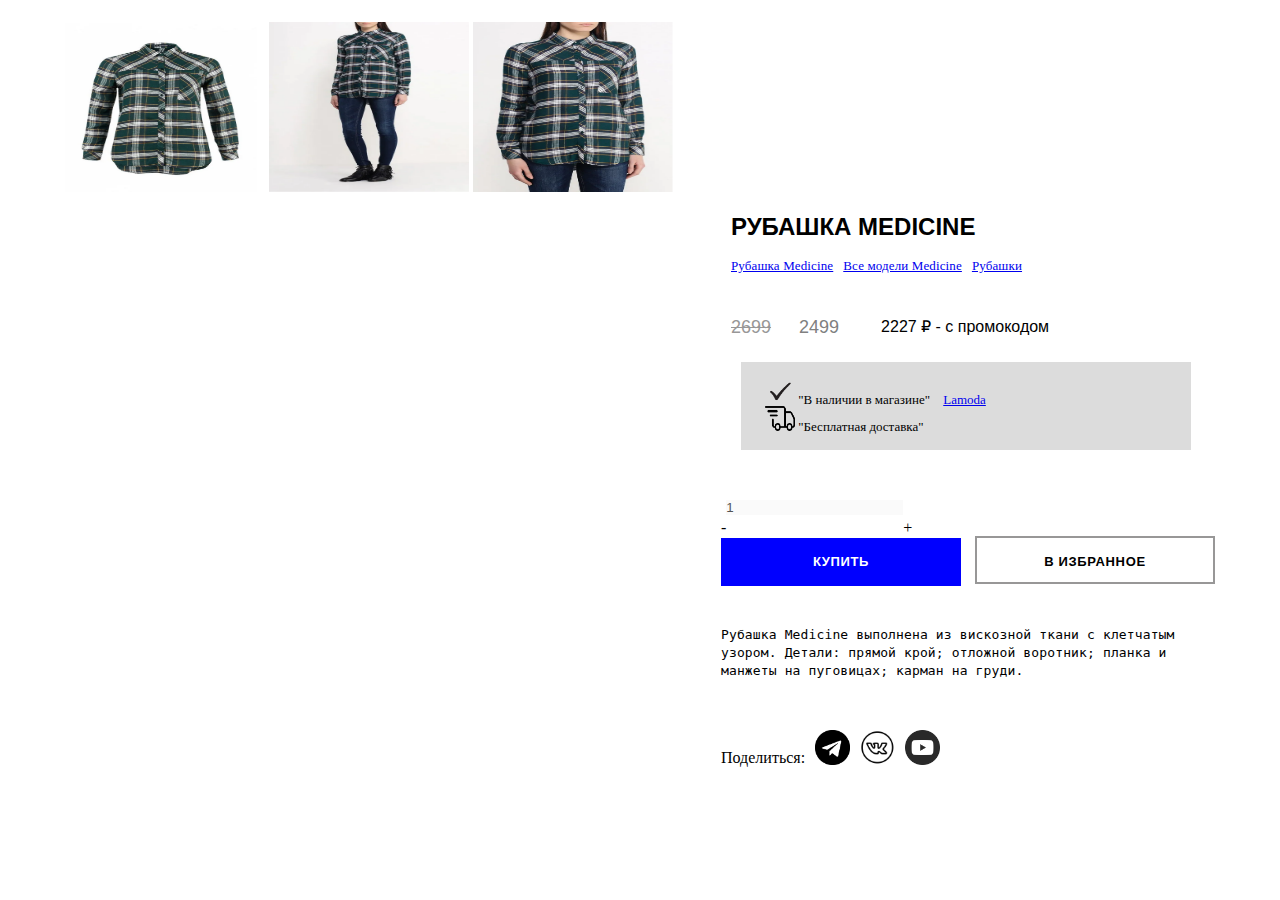
==== i20_2.1/index.html @ 476cbbfe "2 Блок" ====
<!DOCTYPE html>
<html lang="en">
  <head>
    <meta charset="utf-8">
    <link rel="stylesheet" href="css/main.css">
    </head>
    <body>
        <div class="layout">
            <div class="product">
                <div class="product__preview">
                    <div class="product__gallery">
                        <img  src="./images/icons/shirt_1.png" width="200px" height="170px">
                        <img  src="./images/icons/shirt_2.png" width="200px" height="170px">
                        <img  src="./images/icons/shirt_3.png" width="200px" height="170px">
                    </div>
                </div>
            </div>
                <div class="product__description">
                    <h2 class="product__title">Рубашка medicine</h2>
                <div class="product__categories">
                    <a href="https://www.lamoda.ru/catalogsearch/result/?q=%D1%80%D1%83%D0%B1%D0%B0%D1%88%D0%BA%D0%B8%20medicine&submit=y&gender_section=women">Рубашка Medicine</a>
                    <a href="https://www.lamoda.ru/catalogsearch/result/?q=medicine&submit=y&gender_section=women">Все модели Medicine</a>
                    <a href="https://www.lamoda.ru/catalogsearch/result/?q=%D1%80%D1%83%D0%B1%D0%B0%D1%88%D0%BA%D0%B8%20&submit=y&gender_section=women">Рубашки</a>
                </div>

                <div class="product__price">
                    <div class="product__price-old">2699</div>
                    <div class="product__price-discount">2499</div>
                    <div class="product__price-actual" >2227 ₽ - с промокодом</div>
                </div>

                <div class="product__info">
                    <div class="product__info.item">
                        <img src="./images/icons/layer.png" alt="#" width="30px" height="25px">
                        "В наличии в магазине"
                        <a href="https://www.lamoda.ru/">Lamoda</a>
                    </div>
                    <div class="product__info.item">
                        <img src="./images/icons/delivery.png" alt="#" width="30px" height="25px">
                        "Бесплатная доставка"
                    </div>
                </div>

                <div class="product__actions">
                    <span class="change minus min">
                        <span>-</span>
                    </span>
                    <input type="text" name="productСount" value="1" disabled="">
                    <span class="change plus">
                        <span>+</span>
                    </span></div>
                   
                    <script src="./js/script.js"></script>
                    <button class="custom-btn custom-btn--blue">купить</button>
                    <button class="custom-btn">в избранное</button>
    
                <div class="product__text">
                <p><pre>Рубашка Medicine выполнена из вискозной ткани с клетчатым
узором. Детали: прямой крой; отложной воротник; планка и
манжеты на пуговицах; карман на груди.</pre>
                </p>
            </div>
                <div class="product__share">
                    <span class="product__share-title">Поделиться:</span>
                        <div class="product__share-list">
                        <a href="https://t.me/lamoda_na_svyazi"><img src="./images/icons/telegram.png" alt="telegram" width="35px" height="35px"></a>
                        </div>
                        <div class="product__share-list">    
                        <a href="https://vk.com/lamodaru"><img src="./images/icons/vk.png"  alt="vk" width="35px" height="35px"></a>
                        </div>
                        <div class="product__share-list"></div>
                        <a href="https://www.youtube.com/channel/UCTWIqhYGbEhPvIfpdqeOLSw"><img src="./images/icons/youtube.png" alt="youtube" width="35px" height="35px"></a>
                    </div>
                    <span class="product__share-count"></span>
                </div>
            </div>
        </div>
    </body>
</html>
---- i20_2.1/css/main.css ----
*{
    padding: 0;
    margin: 0;
    border: 0;
    box-sizing: border-box;
}

div{
    display: block;
}

body{
    font: 1.65rem/1.2 Circle, sans-serif;
    font-family: Circle;
    font-weight: 300;
    height: 100%;
    width: 100%;
    font-size: 16px;
    line-height: 1;
}

.layout{ 
    max-width: 1150px;
    padding: 22px 0 70px 0;
    margin: 0 auto;
}

.product{
    display: -ms-flexbox;
    display: flex;
    -ms-flex-pack: justify;
    justify-content: space-between;
}

.product__preview{
    display: -ms-flexbox;
    display: flex;
    float: left;
}

.module-gallery{
    display: -ms-flexbox;
        display: flex;
        -ms-flex-align: center;
        align-items: center;
    }
    
.product__description{
    float: right;
}

.product__title{
    color: black;
    font-family: "Arial";
    font-size: 24px;
    font-weight: 700;
    line-height: 24px;
    text-transform: uppercase;
    margin-left: 10px;
}

h2{
    display: block;
    font-size: 1.5em;
    margin-block-start: 0.83em;
    margin-block-end: 0.83em;
    margin-inline-start: 0;
    margin-inline-end: 0;
    font-weight: bold;
}

.product__categories{
    margin-top: 20px;
    display: -ms-flexbox;
    display: flex;
    -ms-flex-wrap: wrap;
    flex-wrap: wrap;
    color: blue;
    font-size: 13px;
    font-weight: 300;
    letter-spacing: 0.13px;
}

a{
    margin-left: 10px;
}

.product__price{
    margin-top: 40px;
    display: -ms-flexbox;
    display: flex;
    -ms-flex-wrap: wrap;
    flex-wrap: wrap;
    -ms-flex-align: center;
    align-items: center;
}

.product__price-old{
    font-family: "Arial";
    color: #989797;
    font-size: 18px;
    font-weight: 400;
    line-height: 30px;
    text-decoration: line-through;
    margin: 0 18px 0 10px;
}

.product__price-discount{
    font-family: "Arial";
    color: gray;
    font-size: 18px;
    font-weight: 400;
    margin: 0 32px 0 10px;
}

.product__price-actual{
    font-family: "Arial";
    margin: 0 60px 0 10px;
    position: relative;
}

.product__info{
    max-width: 450px;
    font-size: 13px;
    padding: 15px 22px;
    margin: 20px;
    background: #fff;
    border: 2px solid #DCDCDC;
    background-color: #DCDCDC;
}

.product__info-item{
    display: -ms-flexbox;
    display: flex;
    -ms-flex-align: center;
    align-items: center;
}

.product__info-item + .product__info-item{
    margin-top: 13px;
}

.product__actions{
    max-width: 500px;
    margin-top: 50px;
    display: -ms-flexbox;
    display: flex;
    -ms-flex-wrap: wrap;
    flex-wrap: wrap;
    -ms-flex-align: start;
    align-items: flex-start;
}

.custom-btn + .custom-btn {
    margin-left: 10px;
}

.custom-btn{
    display: inline-block;
    color: #000;
    background-color: #fff;
    border: 2px solid #989797;
    padding: 0 15px;
    height: 48px;
    line-height: 48px;
    font-size: 13px;
    font-weight: 700;
    text-transform: uppercase;
    letter-spacing: 0.65px;
    min-width: 240px;
}

.custom-btn--blue{
    color: #fff;
    background-color: blue;
    border: blueviolet;
}

.button{
    cursor: pointer;
}

button, [type='button'],[type='reset'],[type='submit']{
    -webkit-appearance: buttom;
}

button, select{
    text-transform: none;
}

.product__text{
    min-width: 445px;
    margin-top: 40px;
    color: black;
    font-size: 13px;
    font-weight: 300;
    line-height: 18px;
    letter-spacing: 0.13px;
}

p{
    display: block;
    margin-block-start: 1em;
    margin-block-end: 1em;
    margin-inline-start: 0px;
    margin-inline-end: 0px;
}

span{
    margin-top: 20px;
}

.product__share{
    margin-top: 50px;
    display: flex;
}

html{
    font-size: 62.5%;
}

.count {
    display: flex;
}

.count .change {
    display: flex;
    justify-content: center;
    align-items: center;
    width: 25px;
    height: 25px;
    font-weight: 600;
    color: #989797;
    background-color: #fff;
    border-radius: 3px;
    cursor: pointer;
}

.count input {
    max-width: 55px;
    text-align: center;
    font-weight: 700;
    background-color: #fff;
    border: none;
    border-radius: 3px;
    margin: 0 5px;
}

.count .minus.min {
    background-color: #989797;
}
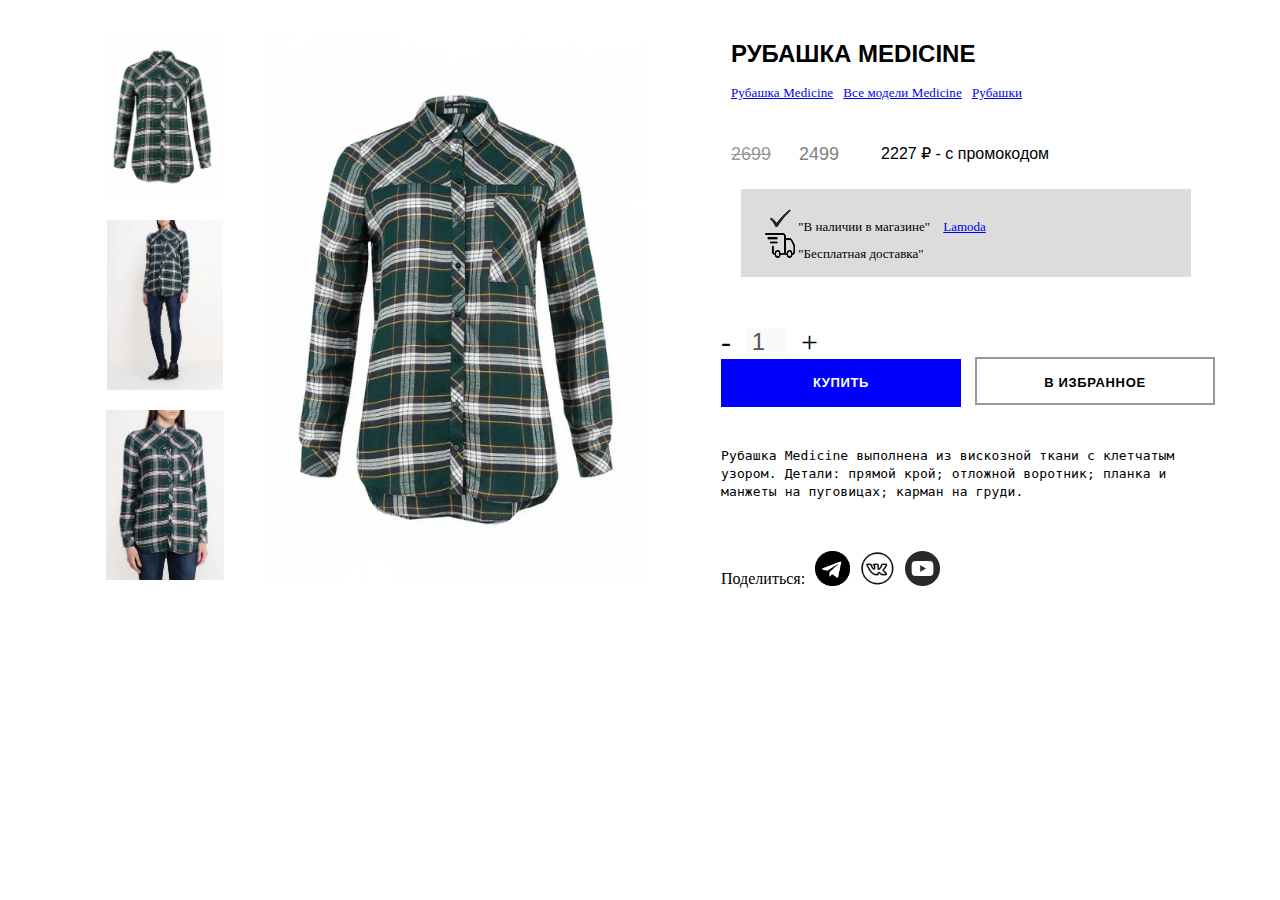
==== commit 8324f09f: "fixed" ====
--- a/i20_2.1/index.html
+++ b/i20_2.1/index.html
@@ -1,80 +1,80 @@
-<!DOCTYPE html>
-<html lang="en">
-  <head>
-    <meta charset="utf-8">
-    <link rel="stylesheet" href="css/main.css">
-    </head>
-    <body>
-        <div class="layout">
-            <div class="product">
-                <div class="product__preview">
-                    <div class="product__gallery">
-                        <img  src="./images/icons/shirt_1.png" width="200px" height="170px">
-                        <img  src="./images/icons/shirt_2.png" width="200px" height="170px">
-                        <img  src="./images/icons/shirt_3.png" width="200px" height="170px">
-                    </div>
-                </div>
-            </div>
-                <div class="product__description">
-                    <h2 class="product__title">Рубашка medicine</h2>
-                <div class="product__categories">
-                    <a href="https://www.lamoda.ru/catalogsearch/result/?q=%D1%80%D1%83%D0%B1%D0%B0%D1%88%D0%BA%D0%B8%20medicine&submit=y&gender_section=women">Рубашка Medicine</a>
-                    <a href="https://www.lamoda.ru/catalogsearch/result/?q=medicine&submit=y&gender_section=women">Все модели Medicine</a>
-                    <a href="https://www.lamoda.ru/catalogsearch/result/?q=%D1%80%D1%83%D0%B1%D0%B0%D1%88%D0%BA%D0%B8%20&submit=y&gender_section=women">Рубашки</a>
-                </div>
-
-                <div class="product__price">
-                    <div class="product__price-old">2699</div>
-                    <div class="product__price-discount">2499</div>
-                    <div class="product__price-actual" >2227 ₽ - с промокодом</div>
-                </div>
-
-                <div class="product__info">
-                    <div class="product__info.item">
-                        <img src="./images/icons/layer.png" alt="#" width="30px" height="25px">
-                        "В наличии в магазине"
-                        <a href="https://www.lamoda.ru/">Lamoda</a>
-                    </div>
-                    <div class="product__info.item">
-                        <img src="./images/icons/delivery.png" alt="#" width="30px" height="25px">
-                        "Бесплатная доставка"
-                    </div>
-                </div>
-
-                <div class="product__actions">
-                    <span class="change minus min">
-                        <span>-</span>
-                    </span>
-                    <input type="text" name="productСount" value="1" disabled="">
-                    <span class="change plus">
-                        <span>+</span>
-                    </span></div>
-                   
-                    <script src="./js/script.js"></script>
-                    <button class="custom-btn custom-btn--blue">купить</button>
-                    <button class="custom-btn">в избранное</button>
-    
-                <div class="product__text">
-                <p><pre>Рубашка Medicine выполнена из вискозной ткани с клетчатым
-узором. Детали: прямой крой; отложной воротник; планка и
-манжеты на пуговицах; карман на груди.</pre>
-                </p>
-            </div>
-                <div class="product__share">
-                    <span class="product__share-title">Поделиться:</span>
-                        <div class="product__share-list">
-                        <a href="https://t.me/lamoda_na_svyazi"><img src="./images/icons/telegram.png" alt="telegram" width="35px" height="35px"></a>
-                        </div>
-                        <div class="product__share-list">    
-                        <a href="https://vk.com/lamodaru"><img src="./images/icons/vk.png"  alt="vk" width="35px" height="35px"></a>
-                        </div>
-                        <div class="product__share-list"></div>
-                        <a href="https://www.youtube.com/channel/UCTWIqhYGbEhPvIfpdqeOLSw"><img src="./images/icons/youtube.png" alt="youtube" width="35px" height="35px"></a>
-                    </div>
-                    <span class="product__share-count"></span>
-                </div>
-            </div>
-        </div>
-    </body>
-</html>
-
+<!DOCTYPE html>
+<html lang="en">
+  <head>
+    <meta charset="utf-8">
+    <link rel="stylesheet" href="css/main.css">
+    </head>
+    <body>
+        <div class="layout">
+            <div class="product">
+                <div class="product__preview">
+                    <div class="product__gallery">
+                        <img class="product__gallery-img" src="images/icons/shirt_1.png" width="200px" height="170px">
+                        <img class="product__gallery-img" src="images/icons/shirt_2.png" width="200px" height="170px">
+                        <img class="product__gallery-img" src="images/icons/shirt_3.png" width="200px" height="170px">
+                    </div>
+                    <div class="product__main-img" >
+                        <img src="images/icons/shirt_1.png" alt="" id="mainImage">
+                    </div>
+                </div>
+            </div>
+                <div class="product__description">
+                    <h2 class="product__title">Рубашка medicine</h2>
+                <div class="product__categories">
+                    <a href="https://www.lamoda.ru/catalogsearch/result/?q=%D1%80%D1%83%D0%B1%D0%B0%D1%88%D0%BA%D0%B8%20medicine&submit=y&gender_section=women">Рубашка Medicine</a>
+                    <a href="https://www.lamoda.ru/catalogsearch/result/?q=medicine&submit=y&gender_section=women">Все модели Medicine</a>
+                    <a href="https://www.lamoda.ru/catalogsearch/result/?q=%D1%80%D1%83%D0%B1%D0%B0%D1%88%D0%BA%D0%B8%20&submit=y&gender_section=women">Рубашки</a>
+                </div>
+
+                <div class="product__price">
+                    <div class="product__price-old">2699</div>
+                    <div class="product__price-discount">2499</div>
+                    <div class="product__price-actual" >2227 ₽ - с промокодом</div>
+                </div>
+
+                <div class="product__info">
+                    <div class="product__info.item">
+                        <img src="images/icons/layer.png" alt="#" width="30px" height="25px">
+                        "В наличии в магазине"
+                        <a href="https://www.lamoda.ru/">Lamoda</a>
+                    </div>
+                    <div class="product__info.item">
+                        <img src="images/icons/delivery.png" alt="#" width="30px" height="25px">
+                        "Бесплатная доставка"
+                    </div>
+                </div>
+
+                <div class="product__actions">
+                    <div class="change minus" id="minus">-</div>
+                    <input type="number" id="count" name="productСount" value="1" disabled>
+                    <div class="change plus" id="plus">+</div>
+                </div>
+                   
+                    <button class="custom-btn custom-btn--blue">купить</button>
+                    <button class="custom-btn">в избранное</button>
+    
+                <div class="product__text">
+                <p><pre>Рубашка Medicine выполнена из вискозной ткани с клетчатым
+узором. Детали: прямой крой; отложной воротник; планка и
+манжеты на пуговицах; карман на груди.</pre>
+                </p>
+            </div>
+                <div class="product__share">
+                    <span class="product__share-title">Поделиться:</span>
+                        <div class="product__share-list">
+                        <a href="https://t.me/lamoda_na_svyazi"><img src="images/icons/telegram.png" alt="telegram" width="35px" height="35px"></a>
+                        </div>
+                        <div class="product__share-list">    
+                        <a href="https://vk.com/lamodaru"><img src="images/icons/vk.png" alt="vk" width="35px" height="35px"></a>
+                        </div>
+                        <div class="product__share-list"></div>
+                        <a href="https://www.youtube.com/channel/UCTWIqhYGbEhPvIfpdqeOLSw"><img src="images/icons/youtube.png" alt="youtube" width="35px" height="35px"></a>
+                    </div>
+                    <span class="product__share-count"></span>
+                </div>
+            </div>
+        </div>
+        <script src="../js/script.js"></script>
+    </body>
+</html>
+
--- a/i20_2.1/css/main.css
+++ b/i20_2.1/css/main.css
@@ -1,253 +1,285 @@
-*{
-    padding: 0;
-    margin: 0;
-    border: 0;
-    box-sizing: border-box;
-}
-
-div{
-    display: block;
-}
-
-body{
-    font: 1.65rem/1.2 Circle, sans-serif;
-    font-family: Circle;
-    font-weight: 300;
-    height: 100%;
-    width: 100%;
-    font-size: 16px;
-    line-height: 1;
-}
-
-.layout{ 
-    max-width: 1150px;
-    padding: 22px 0 70px 0;
-    margin: 0 auto;
-}
-
-.product{
-    display: -ms-flexbox;
-    display: flex;
-    -ms-flex-pack: justify;
-    justify-content: space-between;
-}
-
-.product__preview{
-    display: -ms-flexbox;
-    display: flex;
-    float: left;
-}
-
-.module-gallery{
-    display: -ms-flexbox;
-        display: flex;
-        -ms-flex-align: center;
-        align-items: center;
-    }
-    
-.product__description{
-    float: right;
-}
-
-.product__title{
-    color: black;
-    font-family: "Arial";
-    font-size: 24px;
-    font-weight: 700;
-    line-height: 24px;
-    text-transform: uppercase;
-    margin-left: 10px;
-}
-
-h2{
-    display: block;
-    font-size: 1.5em;
-    margin-block-start: 0.83em;
-    margin-block-end: 0.83em;
-    margin-inline-start: 0;
-    margin-inline-end: 0;
-    font-weight: bold;
-}
-
-.product__categories{
-    margin-top: 20px;
-    display: -ms-flexbox;
-    display: flex;
-    -ms-flex-wrap: wrap;
-    flex-wrap: wrap;
-    color: blue;
-    font-size: 13px;
-    font-weight: 300;
-    letter-spacing: 0.13px;
-}
-
-a{
-    margin-left: 10px;
-}
-
-.product__price{
-    margin-top: 40px;
-    display: -ms-flexbox;
-    display: flex;
-    -ms-flex-wrap: wrap;
-    flex-wrap: wrap;
-    -ms-flex-align: center;
-    align-items: center;
-}
-
-.product__price-old{
-    font-family: "Arial";
-    color: #989797;
-    font-size: 18px;
-    font-weight: 400;
-    line-height: 30px;
-    text-decoration: line-through;
-    margin: 0 18px 0 10px;
-}
-
-.product__price-discount{
-    font-family: "Arial";
-    color: gray;
-    font-size: 18px;
-    font-weight: 400;
-    margin: 0 32px 0 10px;
-}
-
-.product__price-actual{
-    font-family: "Arial";
-    margin: 0 60px 0 10px;
-    position: relative;
-}
-
-.product__info{
-    max-width: 450px;
-    font-size: 13px;
-    padding: 15px 22px;
-    margin: 20px;
-    background: #fff;
-    border: 2px solid #DCDCDC;
-    background-color: #DCDCDC;
-}
-
-.product__info-item{
-    display: -ms-flexbox;
-    display: flex;
-    -ms-flex-align: center;
-    align-items: center;
-}
-
-.product__info-item + .product__info-item{
-    margin-top: 13px;
-}
-
-.product__actions{
-    max-width: 500px;
-    margin-top: 50px;
-    display: -ms-flexbox;
-    display: flex;
-    -ms-flex-wrap: wrap;
-    flex-wrap: wrap;
-    -ms-flex-align: start;
-    align-items: flex-start;
-}
-
-.custom-btn + .custom-btn {
-    margin-left: 10px;
-}
-
-.custom-btn{
-    display: inline-block;
-    color: #000;
-    background-color: #fff;
-    border: 2px solid #989797;
-    padding: 0 15px;
-    height: 48px;
-    line-height: 48px;
-    font-size: 13px;
-    font-weight: 700;
-    text-transform: uppercase;
-    letter-spacing: 0.65px;
-    min-width: 240px;
-}
-
-.custom-btn--blue{
-    color: #fff;
-    background-color: blue;
-    border: blueviolet;
-}
-
-.button{
-    cursor: pointer;
-}
-
-button, [type='button'],[type='reset'],[type='submit']{
-    -webkit-appearance: buttom;
-}
-
-button, select{
-    text-transform: none;
-}
-
-.product__text{
-    min-width: 445px;
-    margin-top: 40px;
-    color: black;
-    font-size: 13px;
-    font-weight: 300;
-    line-height: 18px;
-    letter-spacing: 0.13px;
-}
-
-p{
-    display: block;
-    margin-block-start: 1em;
-    margin-block-end: 1em;
-    margin-inline-start: 0px;
-    margin-inline-end: 0px;
-}
-
-span{
-    margin-top: 20px;
-}
-
-.product__share{
-    margin-top: 50px;
-    display: flex;
-}
-
-html{
-    font-size: 62.5%;
-}
-
-.count {
-    display: flex;
-}
-
-.count .change {
-    display: flex;
-    justify-content: center;
-    align-items: center;
-    width: 25px;
-    height: 25px;
-    font-weight: 600;
-    color: #989797;
-    background-color: #fff;
-    border-radius: 3px;
-    cursor: pointer;
-}
-
-.count input {
-    max-width: 55px;
-    text-align: center;
-    font-weight: 700;
-    background-color: #fff;
-    border: none;
-    border-radius: 3px;
-    margin: 0 5px;
-}
-
-.count .minus.min {
-    background-color: #989797;
-}
-
-
+*{
+    padding: 0;
+    margin: 0;
+    border: 0;
+    box-sizing: border-box;
+}
+
+div{
+    display: block;
+}
+
+body{
+    font: 1.65rem/1.2 Circle, sans-serif;
+    font-family: Circle;
+    font-weight: 300;
+    height: 100%;
+    width: 100%;
+    font-size: 16px;
+    line-height: 1;
+}
+
+.layout{ 
+    max-width: 1150px;
+    padding: 22px 0 70px 0;
+    margin: 0 auto;
+    display: flex;
+    justify-content: space-between;
+}
+
+.product{
+    display: -ms-flexbox;
+    display: flex;
+    -ms-flex-pack: justify;
+    justify-content: space-between;
+}
+
+.product__preview{
+    display: -ms-flexbox;
+    display: flex;
+    align-items: center;
+}
+
+.product__main-img img {
+    max-width: 400px;
+    object-fit: contain;
+}
+
+.module-gallery{
+    display: -ms-flexbox;
+        display: flex;
+        -ms-flex-align: center;
+        align-items: center;
+    }
+    
+.product__description{
+
+}
+
+.product__gallery {
+    display: flex;
+    flex-direction: column;
+}
+
+.product__gallery img {
+    object-fit: contain;
+    max-width: 200px;
+}
+
+.product__gallery img + img {
+    margin-top: 20px;
+}
+
+.product__title{
+    color: black;
+    font-family: "Arial";
+    font-size: 24px;
+    font-weight: 700;
+    line-height: 24px;
+    text-transform: uppercase;
+    margin-left: 10px;
+}
+
+h2{
+    display: block;
+    font-size: 1.5em;
+    margin-block-start: 0.83em;
+    margin-block-end: 0.83em;
+    margin-inline-start: 0;
+    margin-inline-end: 0;
+    font-weight: bold;
+}
+
+.product__categories{
+    margin-top: 20px;
+    display: -ms-flexbox;
+    display: flex;
+    -ms-flex-wrap: wrap;
+    flex-wrap: wrap;
+    color: blue;
+    font-size: 13px;
+    font-weight: 300;
+    letter-spacing: 0.13px;
+}
+
+a{
+    margin-left: 10px;
+}
+
+.product__price{
+    margin-top: 40px;
+    display: -ms-flexbox;
+    display: flex;
+    -ms-flex-wrap: wrap;
+    flex-wrap: wrap;
+    -ms-flex-align: center;
+    align-items: center;
+}
+
+.product__price-old{
+    font-family: "Arial";
+    color: #989797;
+    font-size: 18px;
+    font-weight: 400;
+    line-height: 30px;
+    text-decoration: line-through;
+    margin: 0 18px 0 10px;
+}
+
+.product__price-discount{
+    font-family: "Arial";
+    color: gray;
+    font-size: 18px;
+    font-weight: 400;
+    margin: 0 32px 0 10px;
+}
+
+.product__price-actual{
+    font-family: "Arial";
+    margin: 0 60px 0 10px;
+    position: relative;
+}
+
+.product__info{
+    max-width: 450px;
+    font-size: 13px;
+    padding: 15px 22px;
+    margin: 20px;
+    background: #fff;
+    border: 2px solid #DCDCDC;
+    background-color: #DCDCDC;
+}
+
+.product__info-item{
+    display: -ms-flexbox;
+    display: flex;
+    -ms-flex-align: center;
+    align-items: center;
+}
+
+.product__info-item + .product__info-item{
+    margin-top: 13px;
+}
+
+.product__actions{
+    max-width: 500px;
+    margin-top: 50px;
+    display: -ms-flexbox;
+    display: flex;
+    -ms-flex-wrap: wrap;
+    flex-wrap: wrap;
+    -ms-flex-align: start;
+    align-items: center;
+}
+
+.product__actions input {
+    width: 40px;
+    text-align: center;
+    margin: 0 15px;
+    font-size: 24px;
+}
+
+.custom-btn + .custom-btn {
+    margin-left: 10px;
+}
+
+.custom-btn{
+    display: inline-block;
+    color: #000;
+    background-color: #fff;
+    border: 2px solid #989797;
+    padding: 0 15px;
+    height: 48px;
+    line-height: 48px;
+    font-size: 13px;
+    font-weight: 700;
+    text-transform: uppercase;
+    letter-spacing: 0.65px;
+    min-width: 240px;
+}
+
+.custom-btn--blue{
+    color: #fff;
+    background-color: blue;
+    border: blueviolet;
+}
+
+.button{
+    cursor: pointer;
+}
+
+button, [type='button'],[type='reset'],[type='submit']{
+    -webkit-appearance: buttom;
+}
+
+button, select{
+    text-transform: none;
+}
+
+.product__text{
+    min-width: 445px;
+    margin-top: 40px;
+    color: black;
+    font-size: 13px;
+    font-weight: 300;
+    line-height: 18px;
+    letter-spacing: 0.13px;
+}
+
+p{
+    display: block;
+    margin-block-start: 1em;
+    margin-block-end: 1em;
+    margin-inline-start: 0px;
+    margin-inline-end: 0px;
+}
+
+span{
+    margin-top: 20px;
+}
+
+.product__share{
+    margin-top: 50px;
+    display: flex;
+}
+
+html{
+    font-size: 62.5%;
+}
+
+.count {
+    display: flex;
+}
+
+.count .change {
+    display: flex;
+    justify-content: center;
+    align-items: center;
+    width: 25px;
+    height: 25px;
+    font-weight: 600;
+    color: #989797;
+    background-color: #fff;
+    border-radius: 3px;
+    cursor: pointer;
+}
+.change {
+    font-size: 30px;
+    cursor: pointer;
+}
+
+.count input {
+    max-width: 55px;
+    text-align: center;
+    font-weight: 700;
+    background-color: #fff;
+    border: none;
+    border-radius: 3px;
+    margin: 0 5px;
+}
+
+.count .minus.min {
+    background-color: #989797;
+}
+
+
